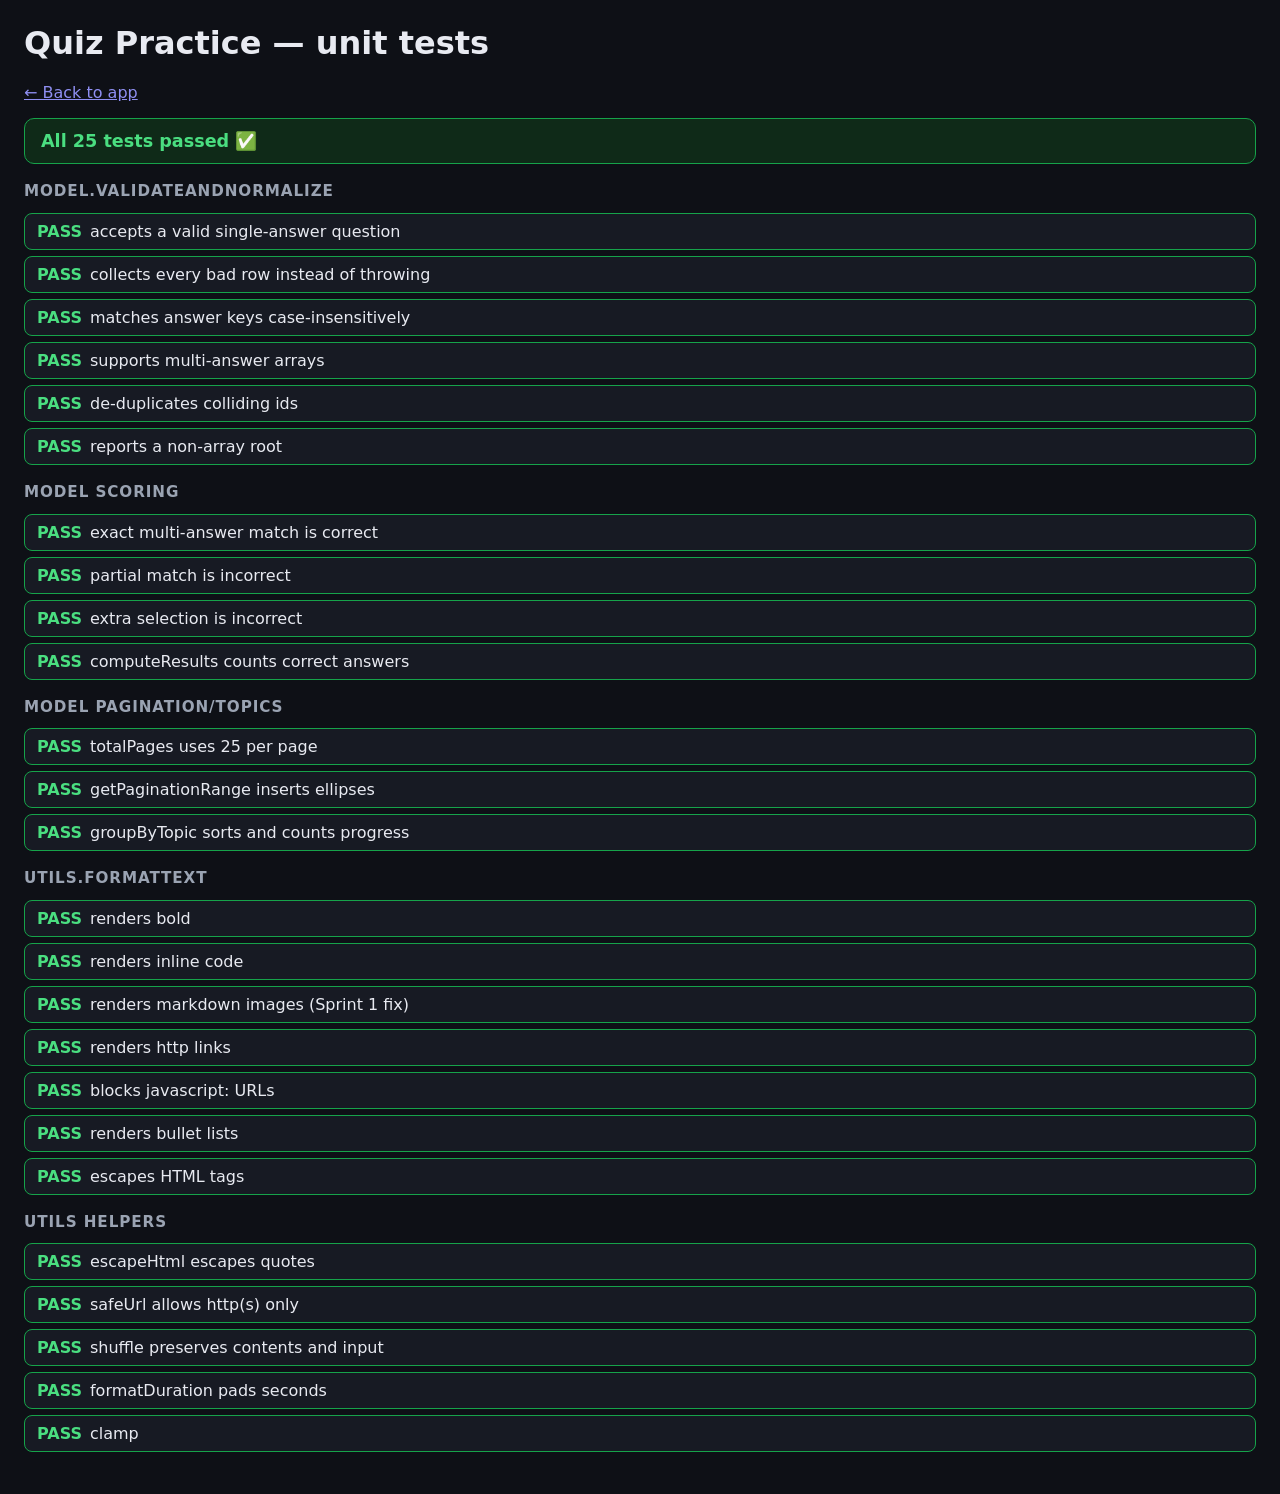
==== tests/tests.html @ 5d3b3244 "Rewrite as ES-module offline-first app: IndexedDB storage, PWA, mark-for-review, image rendering, ex" ====
<!DOCTYPE html>
<html lang="en">
<head>
<meta charset="UTF-8" />
<meta name="viewport" content="width=device-width, initial-scale=1.0" />
<title>Quiz Practice — Unit tests</title>
<style>
  body { font-family: system-ui, "Segoe UI", sans-serif; margin: 0; padding: 24px; background: #0e1016; color: #e8eaf1; }
  h1 { margin-top: 0; }
  .suite { margin: 18px 0; }
  .suite h2 { font-size: 0.95rem; text-transform: uppercase; letter-spacing: 0.06em; color: #9aa3b2; }
  .case { padding: 8px 12px; border-radius: 8px; margin: 6px 0; border: 1px solid #2a2f3c; background: #171a23; }
  .pass { border-color: #16a34a; }
  .fail { border-color: #dc2626; background: #2a1417; }
  .badge { font-weight: 700; margin-right: 8px; }
  .pass .badge { color: #4ade80; }
  .fail .badge { color: #f87171; }
  pre { margin: 6px 0 0; color: #f87171; white-space: pre-wrap; font-size: 0.85rem; }
  #summary { font-size: 1.1rem; font-weight: 700; padding: 12px 16px; border-radius: 10px; margin-bottom: 10px; }
  .ok { background: #0f2a18; border: 1px solid #16a34a; color: #4ade80; }
  .bad { background: #2a1417; border: 1px solid #dc2626; color: #f87171; }
  a { color: #8f8ff2; }
</style>
</head>
<body>
  <h1>Quiz Practice — unit tests</h1>
  <p><a href="../index.html">← Back to app</a></p>
  <div id="summary"></div>
  <div id="results"></div>

  <script type="module">
    import {
      validateAndNormalize,
      isCorrectSelection,
      computeResults,
      getPaginationRange,
      totalPages,
      groupByTopic,
    } from "../js/model.js";
    import { formatText, escapeHtml, safeUrl, shuffle, formatDuration, clamp } from "../js/utils.js";

    const resultsEl = document.getElementById("results");
    const summaryEl = document.getElementById("summary");
    let passed = 0;
    let failed = 0;

    function suite(name) {
      const section = document.createElement("section");
      section.className = "suite";
      section.innerHTML = `<h2>${name}</h2>`;
      resultsEl.appendChild(section);
      return section;
    }

    function test(parent, name, fn) {
      const node = document.createElement("div");
      try {
        fn();
        passed += 1;
        node.className = "case pass";
        node.innerHTML = `<span class="badge">PASS</span>${name}`;
      } catch (err) {
        failed += 1;
        node.className = "case fail";
        node.innerHTML = `<span class="badge">FAIL</span>${name}<pre>${err.message}</pre>`;
      }
      parent.appendChild(node);
    }

    function eq(actual, expected, label = "") {
      const a = JSON.stringify(actual);
      const b = JSON.stringify(expected);
      if (a !== b) throw new Error(`${label} expected ${b}, got ${a}`);
    }
    function ok(value, label = "value") {
      if (!value) throw new Error(`${label} was falsy`);
    }

    // ---------------------------------------------------------------------
    const s1 = suite("model.validateAndNormalize");
    test(s1, "accepts a valid single-answer question", () => {
      const { questions, errors } = validateAndNormalize([
        { question: "Q?", options: { a: "A", b: "B" }, answer: "a", topic: "T", explanation: "E", id: 7 },
      ]);
      eq(errors.length, 0);
      eq(questions.length, 1);
      eq(questions[0].id, "7");
      eq(questions[0].isMulti, false);
      eq(questions[0].correctKeys, ["a"]);
      eq(questions[0].topic, "T");
    });
    test(s1, "collects every bad row instead of throwing", () => {
      const { questions, errors } = validateAndNormalize([
        { question: "ok", options: { a: 1, b: 2 }, answer: "a" },
        { question: "", options: { a: 1, b: 2 }, answer: "a" },
        { question: "no options" },
      ]);
      eq(questions.length, 1);
      eq(errors.length, 2);
    });
    test(s1, "matches answer keys case-insensitively", () => {
      const { questions } = validateAndNormalize([{ question: "q", options: { A: "x", B: "y" }, answer: "a" }]);
      eq(questions[0].correctKeys, ["A"]);
    });
    test(s1, "supports multi-answer arrays", () => {
      const { questions } = validateAndNormalize([
        { question: "q", options: { a: 1, b: 2, c: 3 }, answer: ["a", "c"] },
      ]);
      eq(questions[0].isMulti, true);
      eq(questions[0].correctKeys, ["a", "c"]);
    });
    test(s1, "de-duplicates colliding ids", () => {
      const { questions } = validateAndNormalize([
        { question: "q1", options: { a: 1, b: 2 }, answer: "a", id: 5 },
        { question: "q2", options: { a: 1, b: 2 }, answer: "a", id: 5 },
      ]);
      eq(questions[0].id === questions[1].id, false);
    });
    test(s1, "reports a non-array root", () => {
      const { errors } = validateAndNormalize({ nope: true });
      eq(errors.length, 1);
    });

    const s2 = suite("model scoring");
    const multiQ = { correctKeys: ["a", "c"], isMulti: true };
    test(s2, "exact multi-answer match is correct", () => ok(isCorrectSelection(multiQ, new Set(["a", "c"]))));
    test(s2, "partial match is incorrect", () => ok(!isCorrectSelection(multiQ, new Set(["a"]))));
    test(s2, "extra selection is incorrect", () => ok(!isCorrectSelection(multiQ, new Set(["a", "c", "d"]))));
    test(s2, "computeResults counts correct answers", () => {
      const r = computeResults([multiQ, multiQ], [new Set(["a", "c"]), new Set(["b"])]);
      eq(r.correctCount, 1);
      eq(r.total, 2);
      eq(r.details[1].isCorrect, false);
    });

    const s3 = suite("model pagination/topics");
    test(s3, "totalPages uses 25 per page", () => {
      eq(totalPages(0), 1);
      eq(totalPages(25), 1);
      eq(totalPages(26), 2);
    });
    test(s3, "getPaginationRange inserts ellipses", () => {
      eq(getPaginationRange(1, 10), [1, 2, 3, "...", 10]);
      eq(getPaginationRange(5, 5), [1, 2, 3, 4, 5]);
    });
    test(s3, "groupByTopic sorts and counts progress", () => {
      const groups = groupByTopic(
        [{ topic: "B", id: 1 }, { topic: "A", id: 2 }, { topic: "A", id: 3 }],
        { 3: true }
      );
      eq(groups[0].topic, "A");
      eq(groups[0].total, 2);
      eq(groups[0].done, 1);
    });

    const s4 = suite("utils.formatText");
    test(s4, "renders bold", () => ok(formatText("**hi**").includes("<strong>hi</strong>")));
    test(s4, "renders inline code", () => ok(formatText("use `code`").includes("<code>code</code>")));
    test(s4, "renders markdown images (Sprint 1 fix)", () =>
      ok(formatText("![alt](https://x.io/a.png)").includes("<img")));
    test(s4, "renders http links", () =>
      ok(formatText("[site](https://example.com)").includes('href="https://example.com"')));
    test(s4, "blocks javascript: URLs", () => ok(!formatText("[x](javascript:alert(1))").includes("javascript:")));
    test(s4, "renders bullet lists", () => ok(formatText("- one\n- two").includes("<ul><li>one</li><li>two</li></ul>")));
    test(s4, "escapes HTML tags", () => ok(formatText("<b>x</b>").includes("&lt;b&gt;x&lt;/b&gt;")));

    const s5 = suite("utils helpers");
    test(s5, "escapeHtml escapes quotes", () => eq(escapeHtml("\"'&<>"), "&quot;&#39;&amp;&lt;&gt;"));
    test(s5, "safeUrl allows http(s) only", () => {
      eq(safeUrl("https://a.io/b.png"), "https://a.io/b.png");
      eq(safeUrl("javascript:alert(1)"), "");
      eq(safeUrl("data:text/html,x"), "");
    });
    test(s5, "shuffle preserves contents and input", () => {
      const arr = [1, 2, 3, 4, 5];
      const out = shuffle(arr);
      eq(out.length, arr.length);
      eq(out.slice().sort(), arr.slice().sort());
      eq(arr, [1, 2, 3, 4, 5]);
    });
    test(s5, "formatDuration pads seconds", () => {
      eq(formatDuration(65000), "1:05");
      eq(formatDuration(3600000), "1:00:00");
    });
    test(s5, "clamp", () => {
      eq(clamp(9, 0, 5), 5);
      eq(clamp(-2, 0, 5), 0);
    });

    summaryEl.className = failed ? "bad" : "ok";
    summaryEl.textContent = failed ? `${failed} failed · ${passed} passed` : `All ${passed} tests passed ✅`;
  </script>
</body>
</html>
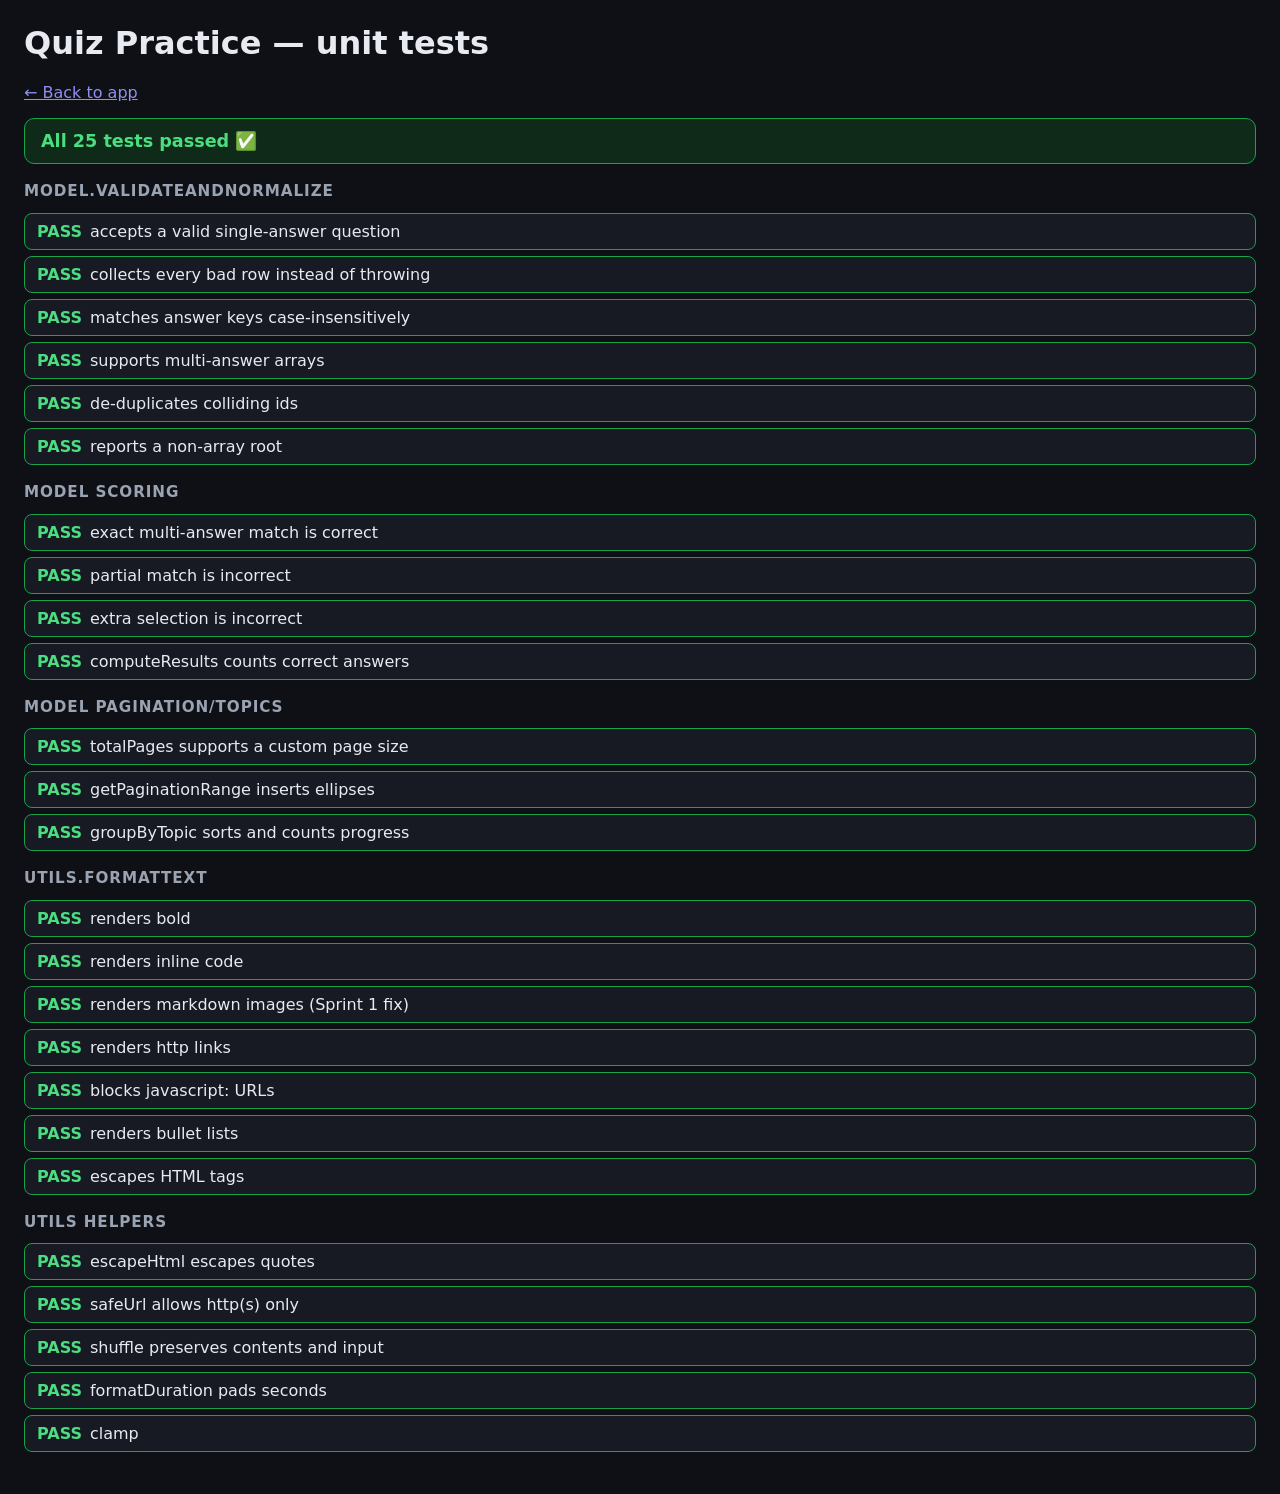
==== commit 0609180b: "Add ExamCademy-style features: save/bookmark questions, private notes, copy deep links, saved filter" ====
--- a/tests/tests.html
+++ b/tests/tests.html
@@ -134,10 +134,11 @@
     });
 
     const s3 = suite("model pagination/topics");
-    test(s3, "totalPages uses 25 per page", () => {
+    test(s3, "totalPages supports a custom page size", () => {
       eq(totalPages(0), 1);
       eq(totalPages(25), 1);
       eq(totalPages(26), 2);
+      eq(totalPages(26, 10), 3);
     });
     test(s3, "getPaginationRange inserts ellipses", () => {
       eq(getPaginationRange(1, 10), [1, 2, 3, "...", 10]);
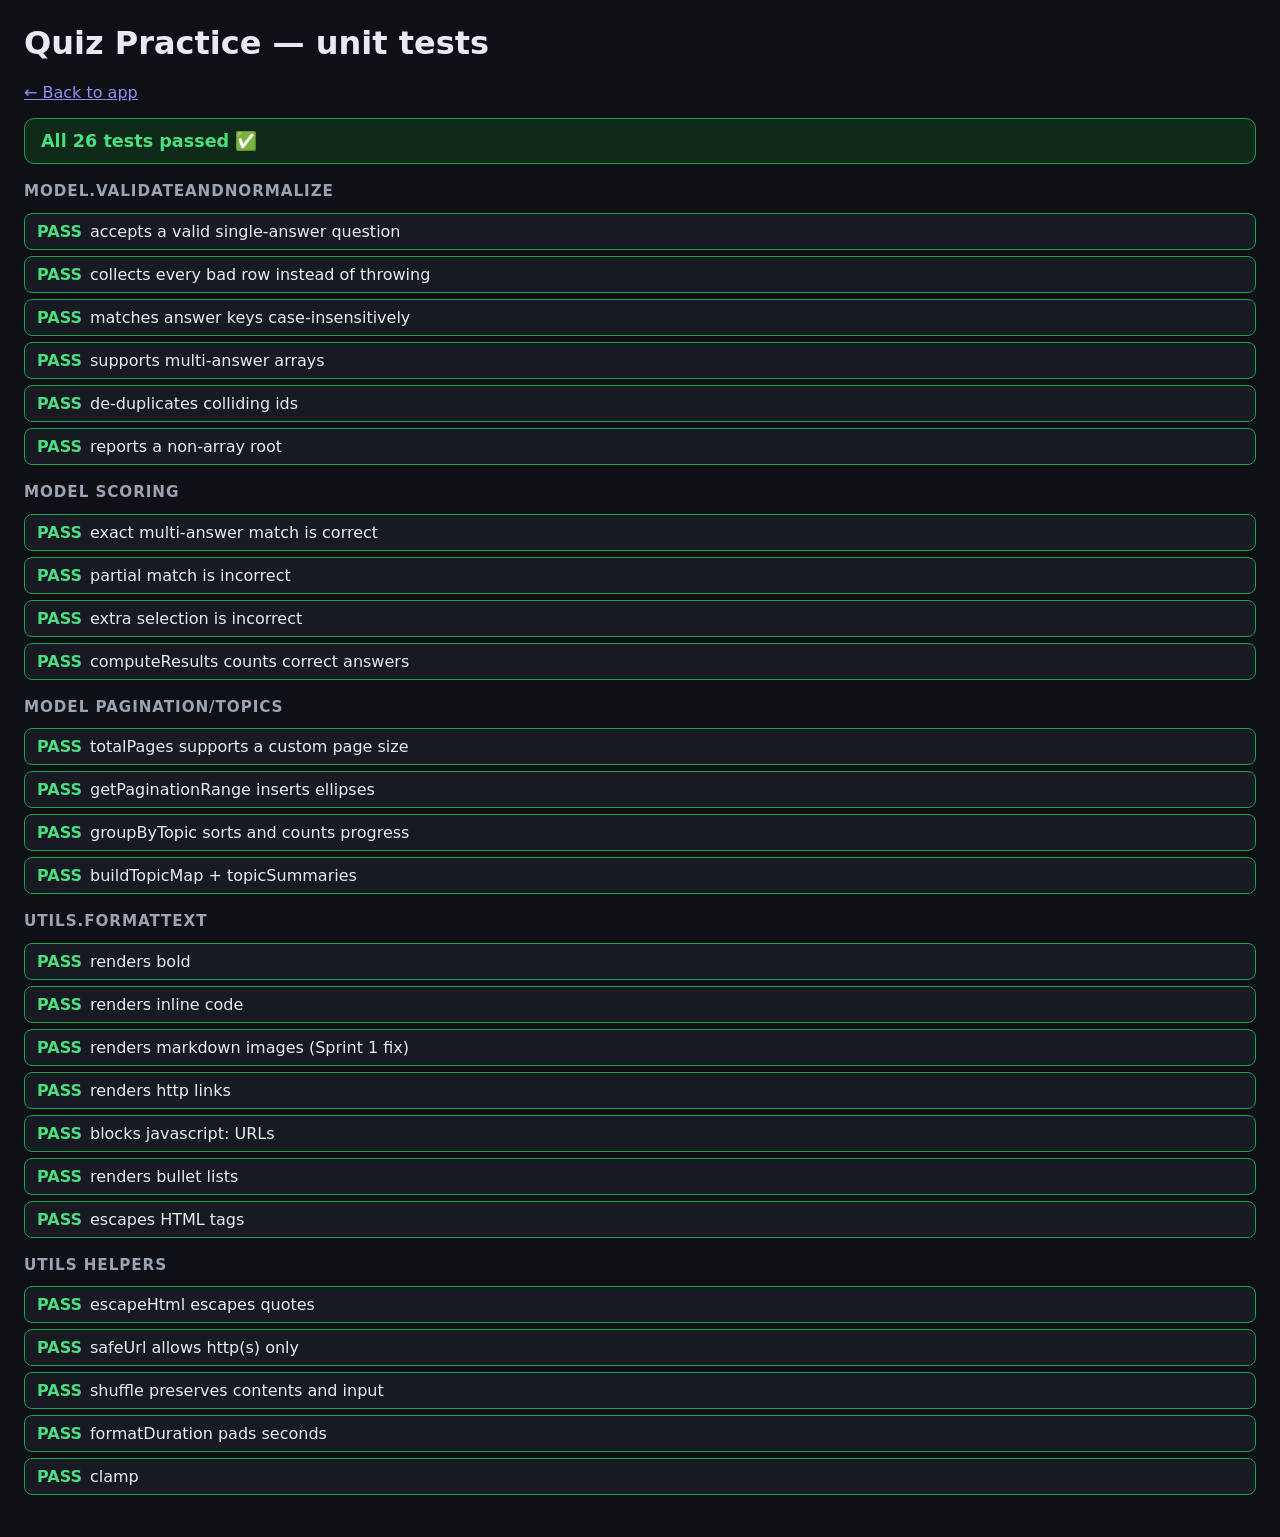
==== commit e2dac483: "Add topic filter, sort (number/random), question search, keyboard shortcuts, practice-incorrect mode" ====
--- a/tests/tests.html
+++ b/tests/tests.html
@@ -36,6 +36,8 @@
       getPaginationRange,
       totalPages,
       groupByTopic,
+      buildTopicMap,
+      topicSummaries,
     } from "../js/model.js";
     import { formatText, escapeHtml, safeUrl, shuffle, formatDuration, clamp } from "../js/utils.js";
 
@@ -153,6 +155,18 @@
       eq(groups[0].total, 2);
       eq(groups[0].done, 1);
     });
+    test(s3, "buildTopicMap + topicSummaries", () => {
+      const map = buildTopicMap([{ id: "1", topic: "A" }, { id: "2", topic: "B" }, { id: "3", topic: "A" }]);
+      eq(map["1"], "A");
+      const sums = topicSummaries(map, { 1: true, 3: true });
+      eq(sums.length, 2);
+      eq(sums[0].topic, "A");
+      eq(sums[0].total, 2);
+      eq(sums[0].done, 2);
+      eq(sums[0].pct, 100);
+      eq(sums[1].topic, "B");
+      eq(sums[1].pct, 0);
+    });
 
     const s4 = suite("utils.formatText");
     test(s4, "renders bold", () => ok(formatText("**hi**").includes("<strong>hi</strong>")));
